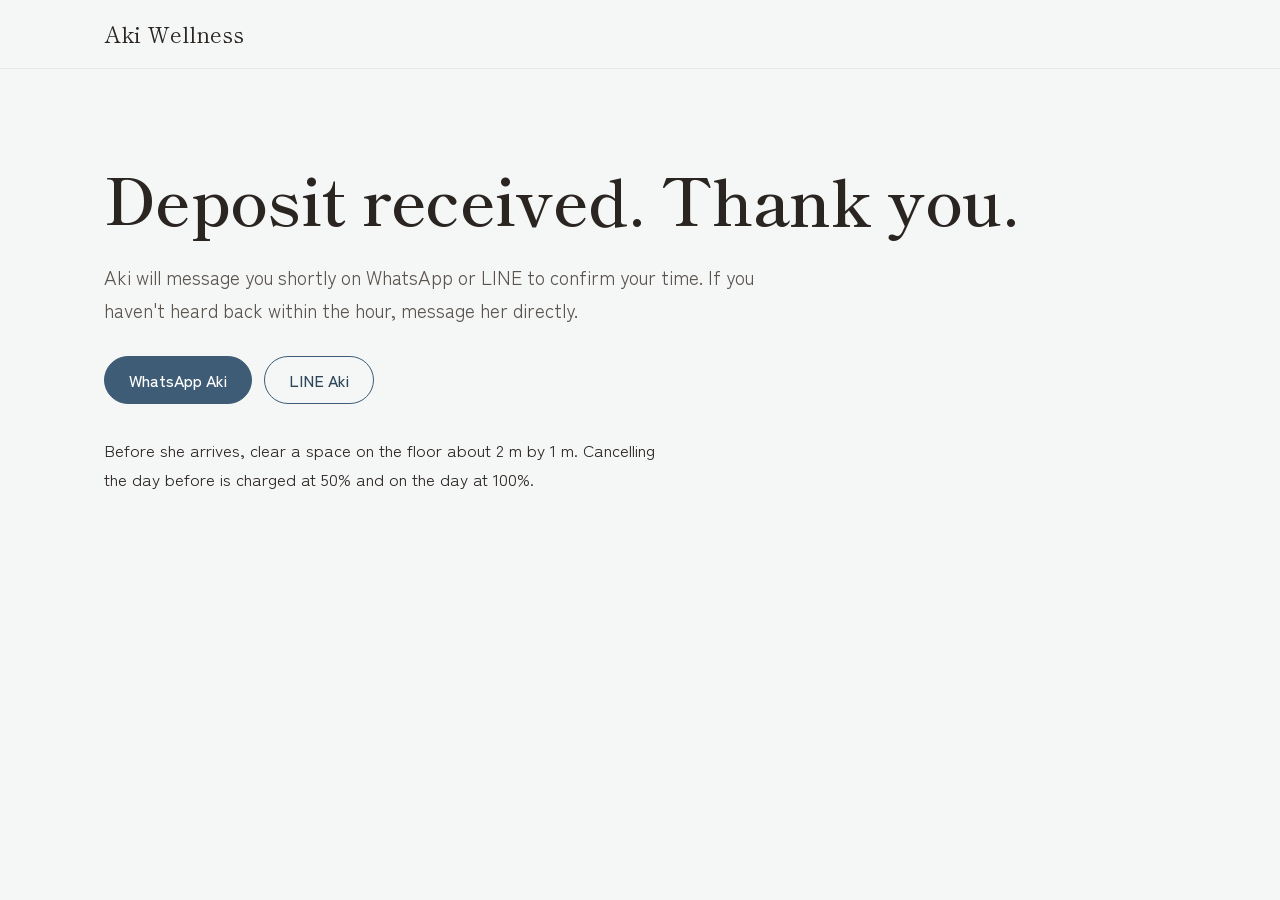
==== booked/index.html @ 48a5aaac "Add files via upload" ====
<!doctype html>
<html lang="en">
<head>
<meta charset="utf-8">
<meta name="viewport" content="width=device-width, initial-scale=1, viewport-fit=cover">
<meta name="robots" content="noindex">
<title>Booking received | Aki Wellness</title>
<link rel="icon" href="/assets/favicon.svg" type="image/svg+xml">
<link rel="preconnect" href="https://fonts.googleapis.com">
<link rel="preconnect" href="https://fonts.gstatic.com" crossorigin>
<link href="https://fonts.googleapis.com/css2?family=Shippori+Mincho:wght@500;600&family=Zen+Kaku+Gothic+New:wght@400;500;700&display=swap" rel="stylesheet">
<link rel="stylesheet" href="/assets/styles.css">
</head>
<body>
<header class="site-head"><div class="wrap"><a class="brand" href="/">Aki Wellness</a></div></header>
<main id="main">
<section>
  <div class="wrap">
    <h1>Deposit received. Thank you.</h1>
    <p class="hero-lede">Aki will message you shortly on WhatsApp or LINE to confirm your time. If you haven't heard back within the hour, message her directly.</p>
    <div class="hero-ctas">
      <a class="btn btn-primary" data-wa="Hi Aki, I just paid my deposit. My name is: " href="https://wa.me/819074821882">WhatsApp Aki</a>
      <a class="btn btn-ghost" href="https://line.me/ti/p/~aki-a-iri">LINE Aki</a>
    </div>
    <p style="margin-top:32px">Before she arrives, clear a space on the floor about 2 m by 1 m. Cancelling the day before is charged at 50% and on the day at 100%.</p>
  </div>
</section>
</main>
<script src="/assets/app.js" defer></script>
</body>
</html>
---- assets/styles.css ----
:root {
  --ink: #2B2521;
  --ink-soft: #5C544E;
  --snow: #F5F7F7;
  --mist: #E3E9EC;
  --line: #CBD4D9;
  --yotei: #3E5C76;
  --yotei-deep: #2E4659;
  --bark: #7D7A72;
  --white: #FFFFFF;
  --display: "Shippori Mincho", "Hiragino Mincho ProN", "Yu Mincho", Georgia, serif;
  --body: "Zen Kaku Gothic New", "Hiragino Sans", "Yu Gothic", system-ui, sans-serif;
  --wrap: 1120px;
}

*, *::before, *::after { box-sizing: border-box; }
html { scroll-behavior: smooth; scroll-padding-top: 80px; }
@media (prefers-reduced-motion: reduce) { html { scroll-behavior: auto; } }

body {
  margin: 0;
  background: var(--snow);
  color: var(--ink);
  font-family: var(--body);
  font-size: 1.0625rem;
  line-height: 1.7;
  -webkit-font-smoothing: antialiased;
}
:lang(ja) body, html:lang(ja) body { line-height: 1.9; }

img { max-width: 100%; display: block; }
a { color: var(--yotei-deep); text-underline-offset: 3px; }
a:focus-visible, button:focus-visible, input:focus-visible + label, summary:focus-visible {
  outline: 3px solid var(--yotei);
  outline-offset: 3px;
}

.wrap { max-width: var(--wrap); margin: 0 auto; padding: 0 24px; }
.skip { position: absolute; left: -999px; }
.skip:focus { left: 16px; top: 16px; background: var(--white); padding: 8px 12px; z-index: 50; }

h1, h2, h3 { font-family: var(--display); font-weight: 600; line-height: 1.25; margin: 0; }
h1 { font-size: clamp(2.4rem, 5.6vw, 4.1rem); letter-spacing: -0.01em; }
h2 { font-size: clamp(1.7rem, 3.4vw, 2.4rem); }
h3 { font-size: 1.3rem; }
html:lang(ja) h1 { font-size: clamp(2rem, 4.6vw, 3.3rem); letter-spacing: 0.02em; }
p { margin: 0 0 1em; max-width: 64ch; }

/* Header */
.site-head {
  position: sticky; top: 0; z-index: 20;
  background: rgba(245, 247, 247, 0.94);
  backdrop-filter: blur(8px);
  border-bottom: 1px solid var(--mist);
}
.site-head .wrap { display: flex; align-items: center; justify-content: space-between; height: 68px; gap: 16px; }
.brand { font-family: var(--display); font-size: 1.35rem; text-decoration: none; color: var(--ink); }
.head-actions { display: flex; align-items: center; gap: 18px; font-size: 0.95rem; }
.lang { color: var(--ink-soft); text-decoration: none; }
.lang:hover { color: var(--ink); text-decoration: underline; }

/* Buttons */
.btn {
  display: inline-flex; align-items: center; justify-content: center; gap: 8px;
  min-height: 48px; padding: 0 24px;
  border-radius: 999px; border: 1.5px solid var(--yotei);
  font: 500 1rem var(--body); text-decoration: none; cursor: pointer;
  transition: background 0.15s, color 0.15s;
}
.btn-primary { background: var(--yotei); color: var(--white); }
.btn-primary:hover { background: var(--yotei-deep); border-color: var(--yotei-deep); }
.btn-ghost { background: transparent; color: var(--yotei-deep); }
.btn-ghost:hover { background: var(--mist); }
.btn-small { min-height: 40px; padding: 0 18px; font-size: 0.95rem; }

/* Hero */
.hero { padding: 64px 0 0; }
.hero-grid { display: grid; grid-template-columns: 1.15fr 0.85fr; gap: 56px; align-items: end; }
.status {
  display: inline-flex; align-items: center; gap: 10px;
  font-size: 0.95rem; color: var(--ink-soft); margin-bottom: 22px;
}
.status-dot { width: 9px; height: 9px; border-radius: 50%; background: var(--bark); }
.status[data-open="true"] .status-dot { background: #4F8A5B; box-shadow: 0 0 0 4px rgba(79, 138, 91, 0.18); }
.hero-lede { font-size: 1.2rem; color: var(--ink-soft); margin: 22px 0 30px; max-width: 34em; }
.hero-ctas { display: flex; flex-wrap: wrap; gap: 12px; }
.creds { list-style: none; padding: 0; margin: 34px 0 0; display: flex; flex-wrap: wrap; gap: 8px 22px; font-size: 0.95rem; color: var(--ink-soft); }
.creds li { position: relative; padding-left: 16px; }
.creds li::before { content: ""; position: absolute; left: 0; top: 0.72em; width: 6px; height: 6px; border-radius: 50%; background: var(--yotei); }

.photo {
  position: relative; overflow: hidden;
  background: linear-gradient(160deg, var(--mist), #cfd9de);
  border-radius: 200px 200px 6px 6px;
  aspect-ratio: 4 / 5;
  display: flex; align-items: flex-end; justify-content: center;
  color: var(--ink-soft); font-size: 0.85rem;
}
.photo img { position: absolute; inset: 0; width: 100%; height: 100%; object-fit: cover; }
.photo .ph-label { position: relative; padding: 16px; text-align: center; }
.photo-square { aspect-ratio: 1 / 1; border-radius: 6px; }

.yotei { display: block; width: 100%; height: 110px; margin-top: 24px; color: var(--line); }

/* Sections */
section { padding: 88px 0; }
.section-head { margin-bottom: 40px; max-width: 40em; }
.section-head p { color: var(--ink-soft); margin-top: 12px; }
.band { background: var(--white); border-top: 1px solid var(--mist); border-bottom: 1px solid var(--mist); }

/* Picker */
.picker { display: grid; grid-template-columns: 1.3fr 1fr; gap: 0; border: 1px solid var(--line); border-radius: 18px; overflow: hidden; background: var(--white); }
.picker fieldset { border: 0; margin: 0; padding: 0; }
.picker legend { font-weight: 500; margin-bottom: 12px; font-size: 0.95rem; color: var(--ink-soft); }
.picker-options { padding: 32px; border-right: 1px solid var(--line); }
.styles { display: grid; gap: 10px; margin-bottom: 30px; }
.opt input { position: absolute; opacity: 0; pointer-events: none; }
.opt label {
  display: block; cursor: pointer;
  border: 1.5px solid var(--mist); border-radius: 12px;
  padding: 16px 18px;
  transition: border-color 0.15s, background 0.15s;
}
.opt label:hover { border-color: var(--line); }
.opt input:checked + label { border-color: var(--yotei); background: #F0F4F7; }
.opt .name { display: block; font-weight: 700; }
.opt .desc { display: block; font-size: 0.93rem; color: var(--ink-soft); margin-top: 2px; }
.durations { display: grid; grid-template-columns: 1fr 1fr; gap: 10px; }
.durations .opt label { text-align: center; font-weight: 700; padding: 14px; }

.picker-summary { padding: 32px; display: flex; flex-direction: column; background: #FAFBFB; }
.summary-choice { font-family: var(--display); font-size: 1.35rem; }
.summary-price { font-family: var(--display); font-size: 2.6rem; margin: 6px 0 20px; }
.summary-rows { list-style: none; padding: 0; margin: 0 0 26px; border-top: 1px solid var(--mist); }
.summary-rows li { display: flex; justify-content: space-between; padding: 10px 0; border-bottom: 1px solid var(--mist); font-size: 0.97rem; }
.summary-rows li span:last-child { font-weight: 700; }
.picker-summary .btn { width: 100%; }
.picker-summary .btn + .btn { margin-top: 10px; }
.fineprint { font-size: 0.87rem; color: var(--ink-soft); margin: 14px 0 0; }

.price-table { width: 100%; border-collapse: collapse; margin-top: 48px; font-size: 0.98rem; }
.price-table caption { text-align: left; font-family: var(--display); font-size: 1.2rem; margin-bottom: 10px; }
.price-table th, .price-table td { text-align: left; padding: 12px 8px; border-bottom: 1px solid var(--mist); }
.price-table td { font-variant-numeric: tabular-nums; }
.table-scroll { overflow-x: auto; }

/* Steps */
.steps { list-style: none; padding: 0; margin: 0; display: grid; grid-template-columns: repeat(3, 1fr); gap: 36px; counter-reset: step; }
.steps li { counter-increment: step; border-top: 2px solid var(--ink); padding-top: 18px; }
.steps li::before { content: counter(step); font-family: var(--display); font-size: 2.2rem; display: block; line-height: 1; margin-bottom: 12px; color: var(--yotei); }
.steps h3 { margin-bottom: 8px; }
.steps p { color: var(--ink-soft); }

/* About */
.about-grid { display: grid; grid-template-columns: 0.8fr 1.2fr; gap: 56px; align-items: center; }
.facts { display: grid; grid-template-columns: repeat(3, auto); gap: 8px 36px; margin: 28px 0 0; justify-content: start; }
.facts dt { font-size: 0.87rem; color: var(--ink-soft); }
.facts dd { margin: 0; font-family: var(--display); font-size: 1.15rem; }

/* Areas */
.areas { display: flex; flex-wrap: wrap; gap: 10px; list-style: none; padding: 0; margin: 0 0 24px; }
.areas li { border: 1px solid var(--line); border-radius: 999px; padding: 6px 16px; background: var(--white); }

/* Reviews */
.reviews { display: grid; grid-template-columns: repeat(3, 1fr); gap: 36px; }
.reviews blockquote { margin: 0; }
.reviews blockquote p { font-family: var(--display); font-size: 1.12rem; line-height: 1.6; }
.reviews cite { font-style: normal; font-size: 0.9rem; color: var(--ink-soft); }

/* FAQ */
.faq details { border-bottom: 1px solid var(--line); }
.faq summary { cursor: pointer; list-style: none; padding: 20px 36px 20px 0; font-weight: 700; position: relative; }
.faq summary::-webkit-details-marker { display: none; }
.faq summary::after { content: "+"; position: absolute; right: 4px; top: 16px; font-size: 1.5rem; font-weight: 400; color: var(--yotei); }
.faq details[open] summary::after { content: "\2212"; }
.faq details p { color: var(--ink-soft); padding-bottom: 8px; }

/* Policy */
.policy { list-style: none; padding: 0; margin: 0; max-width: 560px; }
.policy li { display: flex; justify-content: space-between; gap: 16px; padding: 14px 0; border-bottom: 1px solid var(--line); }
.policy li span:last-child { font-weight: 700; }

/* Final CTA */
.closing { background: var(--yotei-deep); color: var(--white); text-align: left; }
.closing h2 { color: var(--white); }
.closing p { color: #D7E0E7; }
.closing .btn-primary { background: var(--white); color: var(--yotei-deep); border-color: var(--white); }
.closing .btn-primary:hover { background: var(--mist); }
.closing .btn-ghost { color: var(--white); border-color: #9FB3C4; }
.closing .btn-ghost:hover { background: rgba(255, 255, 255, 0.08); }
.contact-lines { margin-top: 26px; font-size: 0.97rem; }
.contact-lines a { color: var(--white); }

footer { padding: 40px 0 120px; font-size: 0.9rem; color: var(--ink-soft); }
footer .wrap { display: flex; flex-wrap: wrap; justify-content: space-between; gap: 12px; }

/* Mobile booking bar */
.mbar { display: none; }

@media (max-width: 900px) {
  .hero { padding-top: 36px; }
  .hero-grid, .about-grid { grid-template-columns: 1fr; gap: 36px; }
  .hero .photo { aspect-ratio: 4 / 3; border-radius: 120px 120px 6px 6px; }
  .yotei { height: 70px; }
  .picker { grid-template-columns: 1fr; }
  .picker-options { border-right: 0; border-bottom: 1px solid var(--line); }
  .steps, .reviews { grid-template-columns: 1fr; gap: 28px; }
  section { padding: 64px 0; }
  .head-actions .btn { display: none; }
  .mbar {
    display: flex; gap: 10px;
    position: fixed; left: 0; right: 0; bottom: 0; z-index: 30;
    padding: 10px 16px calc(10px + env(safe-area-inset-bottom, 0px));
    background: rgba(245, 247, 247, 0.97);
    border-top: 1px solid var(--line);
  }
  .mbar .btn { flex: 1; }
}
@media (max-width: 520px) {
  .picker-options, .picker-summary { padding: 22px; }
  .facts { grid-template-columns: 1fr 1fr; }
}
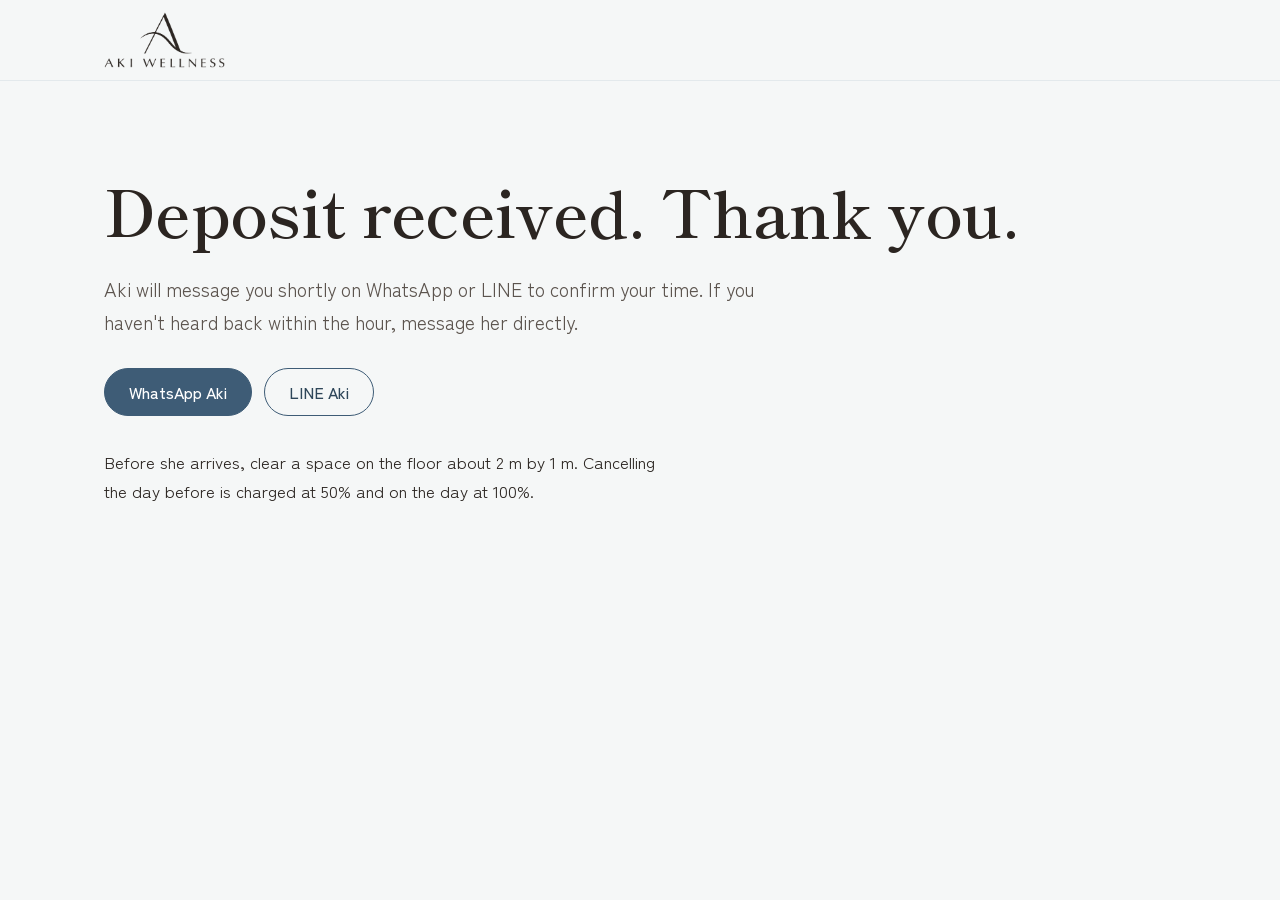
==== commit f3780e05: "Add files via upload" ====
--- a/booked/index.html
+++ b/booked/index.html
@@ -5,14 +5,15 @@
 <meta name="viewport" content="width=device-width, initial-scale=1, viewport-fit=cover">
 <meta name="robots" content="noindex">
 <title>Booking received | Aki Wellness</title>
-<link rel="icon" href="/assets/favicon.svg" type="image/svg+xml">
+<link rel="icon" href="/assets/favicon-32.png" type="image/png" sizes="32x32">
+<link rel="apple-touch-icon" href="/assets/apple-touch-icon.png">
 <link rel="preconnect" href="https://fonts.googleapis.com">
 <link rel="preconnect" href="https://fonts.gstatic.com" crossorigin>
 <link href="https://fonts.googleapis.com/css2?family=Shippori+Mincho:wght@500;600&family=Zen+Kaku+Gothic+New:wght@400;500;700&display=swap" rel="stylesheet">
 <link rel="stylesheet" href="/assets/styles.css">
 </head>
 <body>
-<header class="site-head"><div class="wrap"><a class="brand" href="/">Aki Wellness</a></div></header>
+<header class="site-head"><div class="wrap"><a class="brand" href="/"><img src="/assets/logo-dark.png" alt="Aki Wellness" width="720" height="334"></a></div></header>
 <main id="main">
 <section>
   <div class="wrap">
--- a/assets/styles.css
+++ b/assets/styles.css
@@ -14,7 +14,7 @@
 }
 
 *, *::before, *::after { box-sizing: border-box; }
-html { scroll-behavior: smooth; scroll-padding-top: 80px; }
+html { scroll-behavior: smooth; scroll-padding-top: 92px; }
 @media (prefers-reduced-motion: reduce) { html { scroll-behavior: auto; } }
 
 body {
@@ -53,7 +53,7 @@
   backdrop-filter: blur(8px);
   border-bottom: 1px solid var(--mist);
 }
-.site-head .wrap { display: flex; align-items: center; justify-content: space-between; height: 68px; gap: 16px; }
+.site-head .wrap { display: flex; align-items: center; justify-content: space-between; height: 80px; gap: 16px; }
 .brand { font-family: var(--display); font-size: 1.35rem; text-decoration: none; color: var(--ink); }
 .head-actions { display: flex; align-items: center; gap: 18px; font-size: 0.95rem; }
 .lang { color: var(--ink-soft); text-decoration: none; }
@@ -99,6 +99,8 @@
 .photo img { position: absolute; inset: 0; width: 100%; height: 100%; object-fit: cover; }
 .photo .ph-label { position: relative; padding: 16px; text-align: center; }
 .photo-square { aspect-ratio: 1 / 1; border-radius: 6px; }
+.photo-wide { aspect-ratio: auto; height: 260px; max-width: 760px; border-radius: 6px; margin-bottom: 28px; }
+@media (max-width: 600px) { .photo-wide { height: 180px; } }
 
 .yotei { display: block; width: 100%; height: 110px; margin-top: 24px; color: var(--line); }
 
@@ -220,3 +222,9 @@
   .picker-options, .picker-summary { padding: 22px; }
   .facts { grid-template-columns: 1fr 1fr; }
 }
+img.photo-wide { width: 100%; object-fit: cover; }
+
+.brand img { height: 56px; width: auto; }
+.closing-logo { height: 70px; width: auto; margin-bottom: 28px; }
+.foot-logo { height: 34px; width: auto; }
+@media (max-width: 520px) { .brand img { height: 40px; } }
